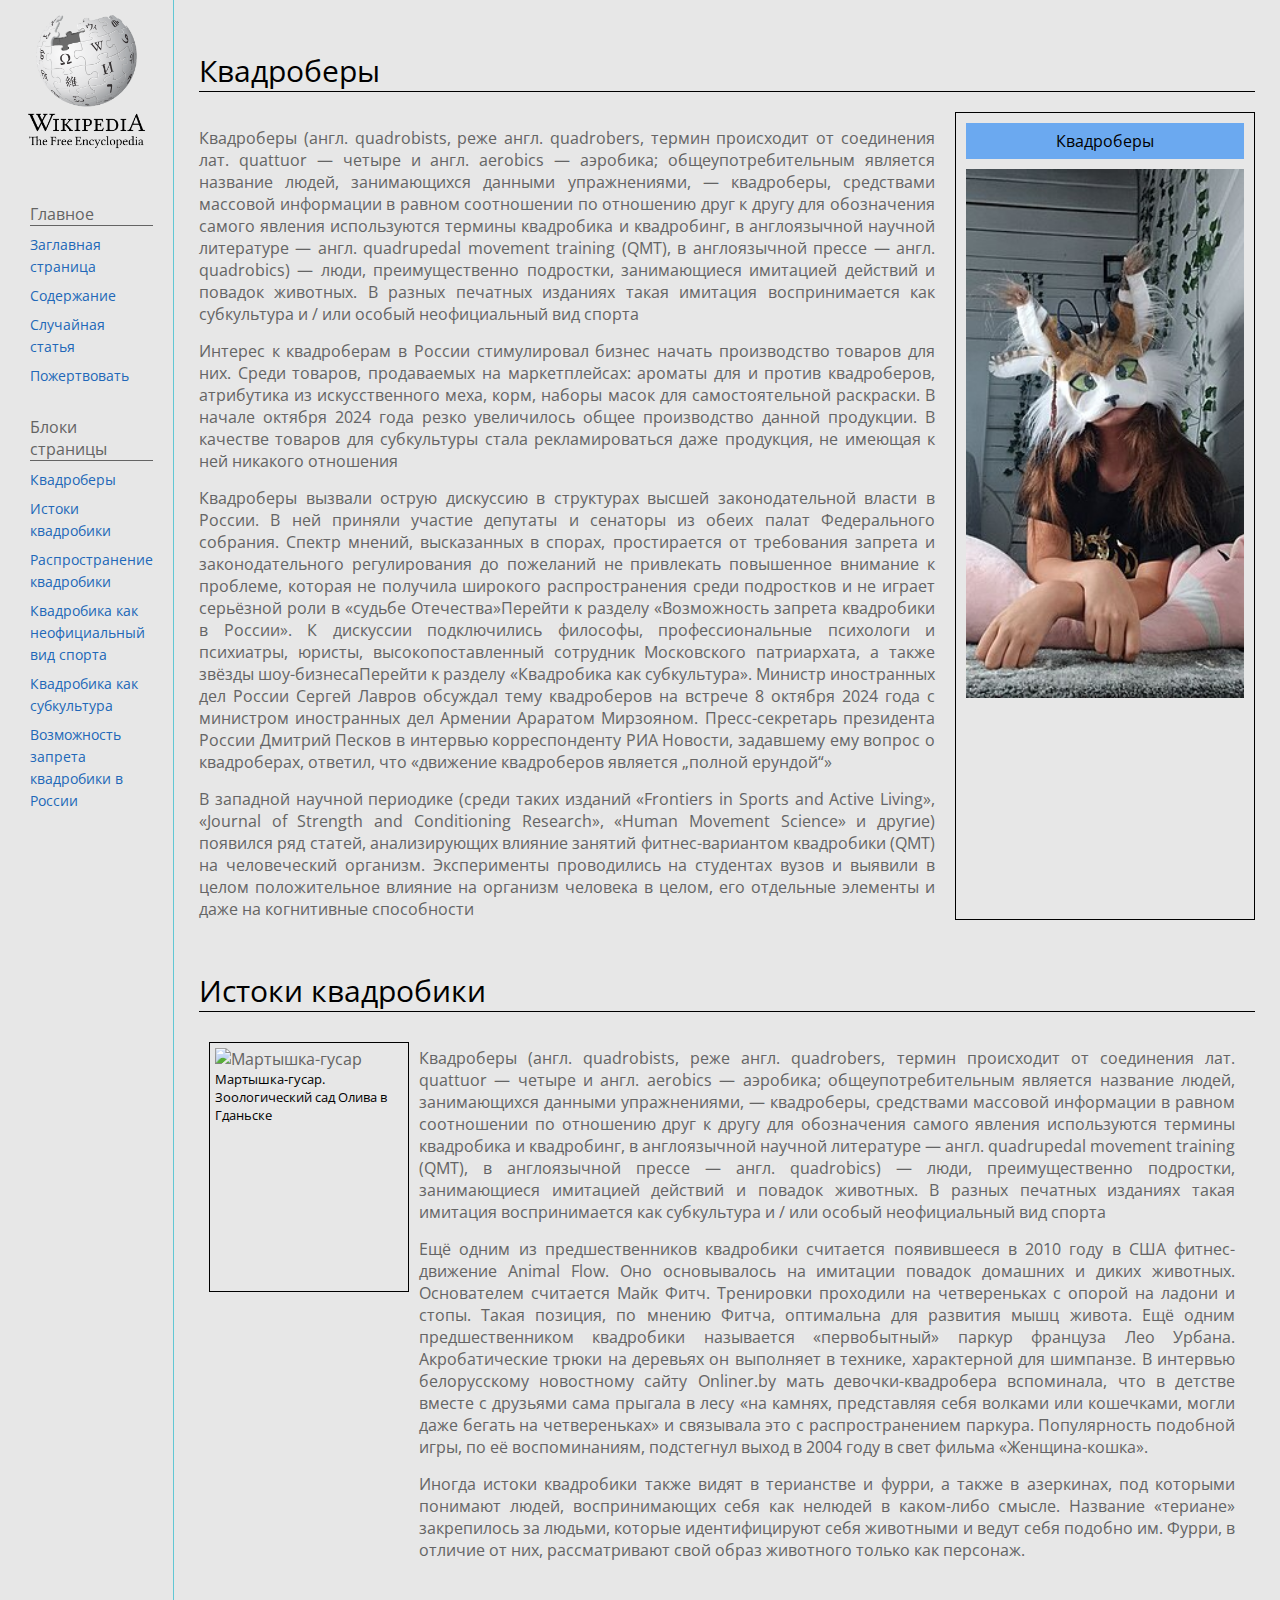
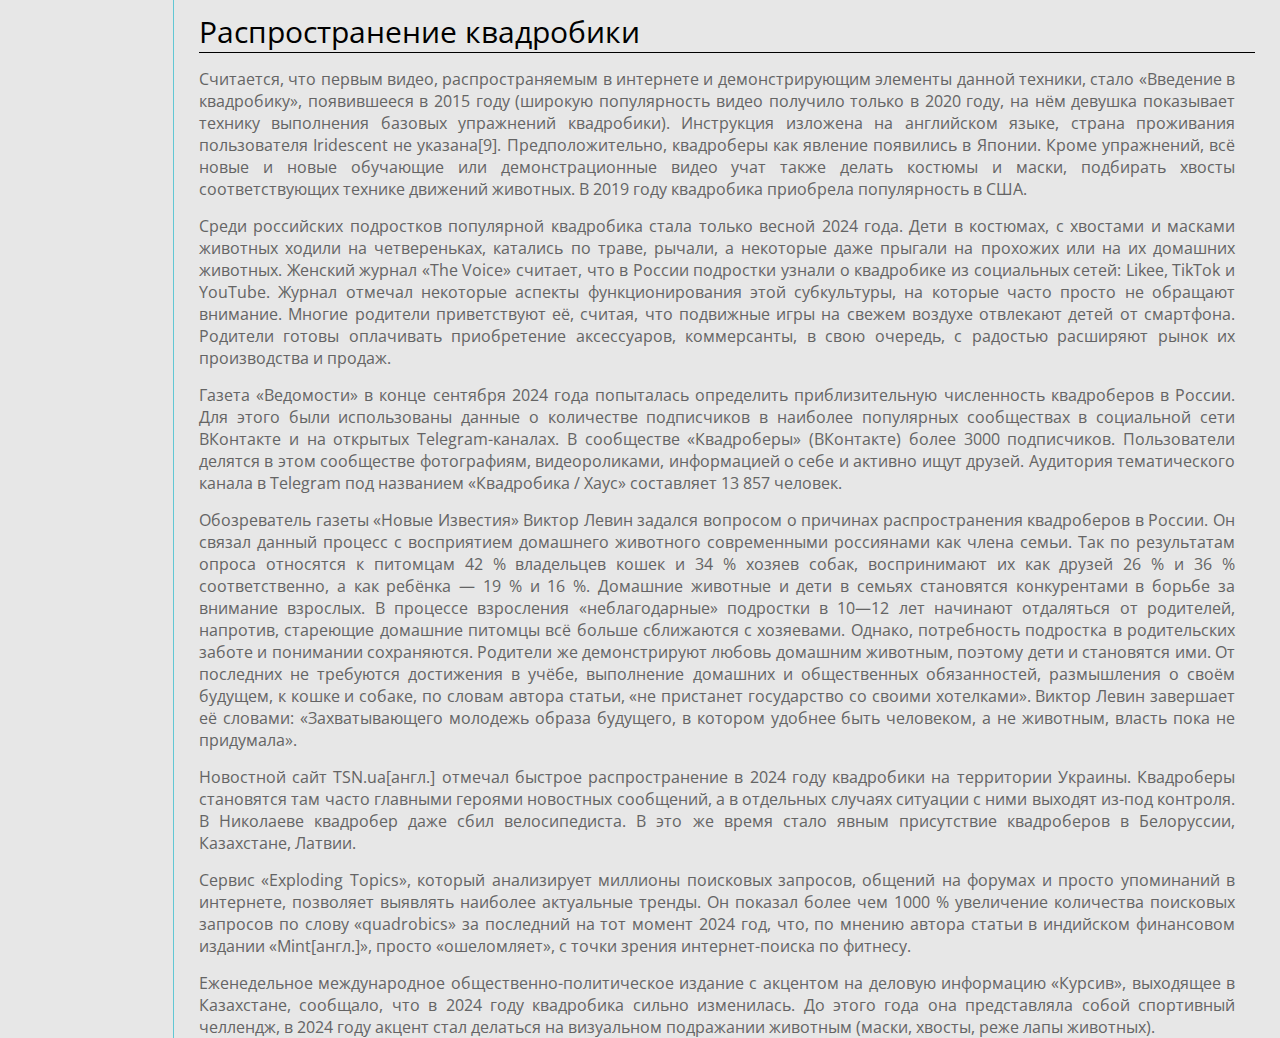
==== index.html @ 9862d395 "add section - истоки вадробики и распростаранение вкадрокоптеров бл" ====
<!DOCTYPE html>
<html lang="ru">
    <head>
        <meta charset="UTF-8">
        <meta name="viewport" content="width=device-width, initial-scale=1.0">
        <link rel="preconnect" href="https://fonts.googleapis.com">
        <link rel="preconnect" href="https://fonts.gstatic.com" crossorigin>
        <link href="https://fonts.googleapis.com/css2?family=Open+Sans:ital,wght@0,300..800;1,300..800&display=swap" rel="stylesheet">
        <link rel="stylesheet" type="text/css" href="assets/css/reset.css">
        <link rel="stylesheet" type="text/css" href="assets/css/style.css">
        <link rel="stylesheet" type="text/css" href="assets/css/sidebar.css">
        <title>Квадроберь - пародия</title>
    </head>
    <body>
        <div class="wrapper">
            <aside class="sidebar">
                <img src="assets/images/logo.png" alt="Логотип wiki" width="150px">
                
                <nav>
                    <ul class="page-nav">
                        <li><p class="side-section-title">Главное</p></li>
                        <li><a href="#">Заглавная страница</a></li>
                        <li><a href="#">Содержание</a></li>
                        <li><a href="#">Случайная статья</a></li>
                        <li><a href="#">Пожертвовать</a></li>
                    </ul>

                    <ul class="page-nav">
                        <li><p class="side-section-title">Блоки страницы</p></li>
                        <li><a href="#">Квадроберы</a></li>
                        <li><a href="#">Истоки квадробики</a></li>
                        <li><a href="#">Распространение<br>квадробики</a></li>
                        <li><a href="#">Квадробика как<br>неофициальный<br>вид спорта</a></li>
                        <li><a href="#">Квадробика как<br>субкультура</a></li>
                        <li><a href="#">Возможность запрета<br>квадробики в России</a></li>
                    </ul>
                </nav>
            </aside>

            <main>
                <section>
                    <div class="section-title">
                        <p>Квадроберы</p>
                    </div>

                    <div class="container-info">
                        <div class="text-info">
                            <p class="p-text">
                                Квадроберы (англ. quadrobists, реже англ. quadrobers, термин происходит от соединения лат. 
                                quattuor — четыре и англ. aerobics — аэробика; общеупотребительным является название 
                                людей, занимающихся данными упражнениями, — квадроберы, средствами массовой информации в 
                                равном соотношении по отношению друг к другу для обозначения самого явления используются 
                                термины квадробика и квадробинг, в англоязычной научной литературе — англ. quadrupedal 
                                movement training (QMT), в англоязычной прессе — англ. quadrobics) — люди, преимущественно 
                                подростки, занимающиеся имитацией действий и повадок животных. В разных печатных изданиях такая 
                                имитация воспринимается как субкультура и / или особый неофициальный вид спорта
                            </p>

                            <p class="p-text">
                                Интерес к квадроберам в России стимулировал бизнес начать производство товаров для них. Среди товаров, 
                                продаваемых на маркетплейсах: ароматы для и против квадроберов, атрибутика из искусственного меха, корм, 
                                наборы масок для самостоятельной раскраски. В начале октября 2024 года резко увеличилось общее производство 
                                данной продукции. В качестве товаров для субкультуры стала рекламироваться даже продукция, не имеющая к ней 
                                никакого отношения
                            </p>

                            <p class="p-text">
                                Квадроберы вызвали острую дискуссию в структурах высшей законодательной власти в России. В ней приняли 
                                участие депутаты и сенаторы из обеих палат Федерального собрания. Спектр мнений, высказанных в спорах, 
                                простирается от требования запрета и законодательного регулирования до пожеланий не привлекать повышенное 
                                внимание к проблеме, которая не получила широкого распространения среди подростков и не играет серьёзной роли 
                                в «судьбе Отечества»Перейти к разделу «Возможность запрета квадробики в России». К дискуссии подключились философы, 
                                профессиональные психологи и психиатры, юристы, высокопоставленный сотрудник Московского патриархата, а также звёзды 
                                шоу-бизнесаПерейти к разделу «Квадробика как субкультура». Министр иностранных дел России Сергей Лавров обсуждал тему 
                                квадроберов на встрече 8 октября 2024 года с министром иностранных дел Армении Араратом Мирзояном. Пресс-секретарь 
                                президента России Дмитрий Песков в интервью корреспонденту РИА Новости, задавшему ему вопрос о квадроберах, ответил, 
                                что «движение квадроберов является „полной ерундой“»
                            </p>

                            <p class="p-text">
                                В западной научной периодике (среди таких изданий «Frontiers in Sports and Active Living», «Journal of Strength 
                                and Conditioning Research», «Human Movement Science» и другие) появился ряд статей, анализирующих влияние занятий 
                                фитнес-вариантом квадробики (QMT) на человеческий организм. Эксперименты проводились на студентах вузов и выявили 
                                в целом положительное влияние на организм человека в целом, его отдельные элементы и даже на когнитивные способности
                            </p>
                        </div>

                        <div class="card-info">
                            <div class="c-title">
                                <p>Квадроберы</p>
                            </div>

                            <img src="assets/images/Quadrober_on_the_pillow.jpg"
                            alt="Девочка квадробер"
                            width="300">
                        </div>
                    </div>
                </section>

                <section>
                    <div class="section-title">
                        <p>Истоки квадробики</p>
                    </div>

                    <div class="container-info">
                        <div class="section-card-image">
                            <img src="assets/images/Erythrocebus_patas_Oliwa.jfif"
                            alt="Мартышка-гусар">

                            <p>Мартышка-гусар. Зоологический сад Олива в Гданьске</p>
                        </div>

                        <div class="text-info">
                            <p class="p-text">
                                Квадроберы (англ. quadrobists, реже англ. quadrobers, термин происходит от соединения лат. 
                                quattuor — четыре и англ. aerobics — аэробика; общеупотребительным является название 
                                людей, занимающихся данными упражнениями, — квадроберы, средствами массовой информации в 
                                равном соотношении по отношению друг к другу для обозначения самого явления используются 
                                термины квадробика и квадробинг, в англоязычной научной литературе — англ. quadrupedal 
                                movement training (QMT), в англоязычной прессе — англ. quadrobics) — люди, преимущественно 
                                подростки, занимающиеся имитацией действий и повадок животных. В разных печатных изданиях такая 
                                имитация воспринимается как субкультура и / или особый неофициальный вид спорта
                            </p>

                            <p class="p-text">
                                Ещё одним из предшественников квадробики считается появившееся в 2010 году в США фитнес-движение 
                                Animal Flow. Оно основывалось на имитации повадок домашних и диких животных. Основателем считается 
                                Майк Фитч. Тренировки проходили на четвереньках с опорой на ладони и стопы. Такая позиция, по мнению 
                                Фитча, оптимальна для развития мышц живота. Ещё одним предшественником квадробики называется «первобытный» 
                                паркур француза Лео Урбана. Акробатические трюки на деревьях он выполняет в технике, характерной для 
                                шимпанзе. В интервью белорусскому новостному сайту Onliner.by мать девочки-квадробера вспоминала, 
                                что в детстве вместе с друзьями сама прыгала в лесу «на камнях, представляя себя волками или кошечками, 
                                могли даже бегать на четвереньках» и связывала это с распространением паркура. Популярность подобной игры, 
                                по её воспоминаниям, подстегнул выход в 2004 году в свет фильма «Женщина-кошка».
                            </p>

                            <p class="p-text">
                                Иногда истоки квадробики также видят в терианстве и фурри, а также в азеркинах, под которыми понимают людей, 
                                воспринимающих себя как нелюдей в каком-либо смысле. Название «териане» закрепилось за людьми, которые 
                                идентифицируют себя животными и ведут себя подобно им. Фурри, в отличие от них, рассматривают свой образ 
                                животного только как персонаж.
                            </p>
                        </div>
                    </div>
                </section>

                <section>
                    <div class="section-title">
                        <p>Распространение квадробики</p>
                    </div>

                    <div class="text-info">
                        <p class="p-text">
                            Считается, что первым видео, распространяемым в интернете и демонстрирующим элементы данной техники, стало «Введение в 
                            квадробику», появившееся в 2015 году (широкую популярность видео получило только в 2020 году, на нём девушка показывает 
                            технику выполнения базовых упражнений квадробики). Инструкция изложена на английском языке, страна проживания пользователя 
                            Iridescent не указана[9]. Предположительно, квадроберы как явление появились в Японии. Кроме упражнений, всё новые и новые 
                            обучающие или демонстрационные видео учат также делать костюмы и маски, подбирать хвосты соответствующих технике движений 
                            животных. В 2019 году квадробика приобрела популярность в США.
                        </p>

                        <p class="p-text">
                            Среди российских подростков популярной квадробика стала только весной 2024 года. Дети в костюмах, с хвостами и масками 
                            животных ходили на четвереньках, катались по траве, рычали, а некоторые даже прыгали на прохожих или на их домашних животных. 
                            Женский журнал «The Voice» считает, что в России подростки узнали о квадробике из социальных сетей: Likee, TikTok и YouTube. 
                            Журнал отмечал некоторые аспекты функционирования этой субкультуры, на которые часто просто не обращают внимание. Многие родители 
                            приветствуют её, считая, что подвижные игры на свежем воздухе отвлекают детей от смартфона. Родители готовы оплачивать 
                            приобретение аксессуаров, коммерсанты, в свою очередь, с радостью расширяют рынок их производства и продаж.
                        </p>

                        <p class="p-text">
                            Газета «Ведомости» в конце сентября 2024 года попыталась определить приблизительную численность квадроберов в России. Для этого 
                            были использованы данные о количестве подписчиков в наиболее популярных сообществах в социальной сети ВКонтакте и на открытых 
                            Telegram-каналах. В сообществе «Квадроберы» (ВКонтакте) более 3000 подписчиков. Пользователи делятся в этом сообществе 
                            фотографиям, видеороликами, информацией о себе и активно ищут друзей. Аудитория тематического канала в Telegram под названием 
                            «Квадробика / Хаус» составляет 13 857 человек.
                        </p>

                        <p class="p-text">
                            Обозреватель газеты «Новые Известия» Виктор Левин задался вопросом о причинах распространения квадроберов в России. Он связал 
                            данный процесс с восприятием домашнего животного современными россиянами как члена семьи. Так по результатам опроса относятся 
                            к питомцам 42 % владельцев кошек и 34 % хозяев собак, воспринимают их как друзей 26 % и 36 % соответственно, а как ребёнка — 
                            19 % и 16 %. Домашние животные и дети в семьях становятся конкурентами в борьбе за внимание взрослых. В процессе взросления 
                            «неблагодарные» подростки в 10—12 лет начинают отдаляться от родителей, напротив, стареющие домашние питомцы всё больше 
                            сближаются с хозяевами. Однако, потребность подростка в родительских заботе и понимании сохраняются. Родители же демонстрируют 
                            любовь домашним животным, поэтому дети и становятся ими. От последних не требуются достижения в учёбе, выполнение домашних и 
                            общественных обязанностей, размышления о своём будущем, к кошке и собаке, по словам автора статьи, «не пристанет государство 
                            со своими хотелками». Виктор Левин завершает её словами: «Захватывающего молодежь образа будущего, в котором удобнее быть 
                            человеком, а не животным, власть пока не придумала».
                        </p>

                        <p class="p-text">
                            Новостной сайт TSN.ua[англ.] отмечал быстрое распространение в 2024 году квадробики на территории Украины. Квадроберы становятся 
                            там часто главными героями новостных сообщений, а в отдельных случаях ситуации с ними выходят из-под контроля. В Николаеве 
                            квадробер даже сбил велосипедиста. В это же время стало явным присутствие квадроберов в Белоруссии, Казахстане, Латвии.
                        </p>

                        <p class="p-text">
                            Сервис «Exploding Topics», который анализирует миллионы поисковых запросов, общений на форумах и просто упоминаний в интернете, 
                            позволяет выявлять наиболее актуальные тренды. Он показал более чем 1000 % увеличение количества поисковых запросов по слову 
                            «quadrobics» за последний на тот момент 2024 год, что, по мнению автора статьи в индийском финансовом издании «Mint[англ.]», 
                            просто «ошеломляет», с точки зрения интернет-поиска по фитнесу.
                        </p>
                        
                        <p class="p-text">
                            Еженедельное международное общественно-политическое издание с акцентом на деловую информацию «Курсив», выходящее в Казахстане, 
                            сообщало, что в 2024 году квадробика сильно изменилась. До этого года она представляла собой спортивный челлендж, в 2024 году 
                            акцент стал делаться на визуальном подражании животным (маски, хвосты, реже лапы животных).
                        </p>
                    </div>
                </section>
            </main>
        </div>
    </body>
</html>
---- assets/css/style.css ----
:root {
    --main-border-color: #61c7d4;
    --title-color: #646464;
    --link-color: #2167b8;
}
body {
    font-family: "Open Sans";
    background-color: #e7e7e7;
    color: var(--title-color);
}
a:hover {
    border-bottom: 1px solid var(--link-color);
}

.wrapper {
    display: flex;
}
main {
    width: 100%;
    margin: 0 25px;
}
section {
    margin-top: 50px;
}
.container-info {
    display: flex;
    margin-top: 20px;
}

.section-title {
    font-size: 30px;
    color: #000000;
    border-bottom: 1px solid #000000;
}
.text-info {
    margin-right: 20px;
    text-align: justify;
}
.p-text {
    margin-top: 15px;
}

/* SECTION CARD INFO */

.card-info {
    min-width: 300px;
    padding: 10px;
    border: 1px solid #000000;
}
.c-title {
    margin-bottom: 10px;
    padding: 7px;
    background-color: #6ba9f0;
    
}
.c-title p {
    font-size: 16px;
    color: #000000;
    text-align: center;
}

/* SECTION CARD IMAGE */

.section-card-image {
    min-width: 200px;
    max-width: 300px;
    max-height: 250px;
    margin: 10px;
    padding: 5px;
    border: 1px solid #000000;
}
.section-card-image p {
    font-size: 13px;
    color: #000000;
}
---- assets/css/sidebar.css ----
aside {
    padding: 0 20px;
    max-width: 300px;
    border-right: 1px solid var(--main-border-color);
}

nav {
    margin-top: 50px;
    margin-left: 10px;
}
.side-section-title {
    border-bottom: 1px solid var(--title-color);
}
.page-nav {
    margin-bottom: 30px;
}
.page-nav li {
    margin-bottom: 7px;
}
li a {
    font-size: 14px;
    color: var(--link-color);
}
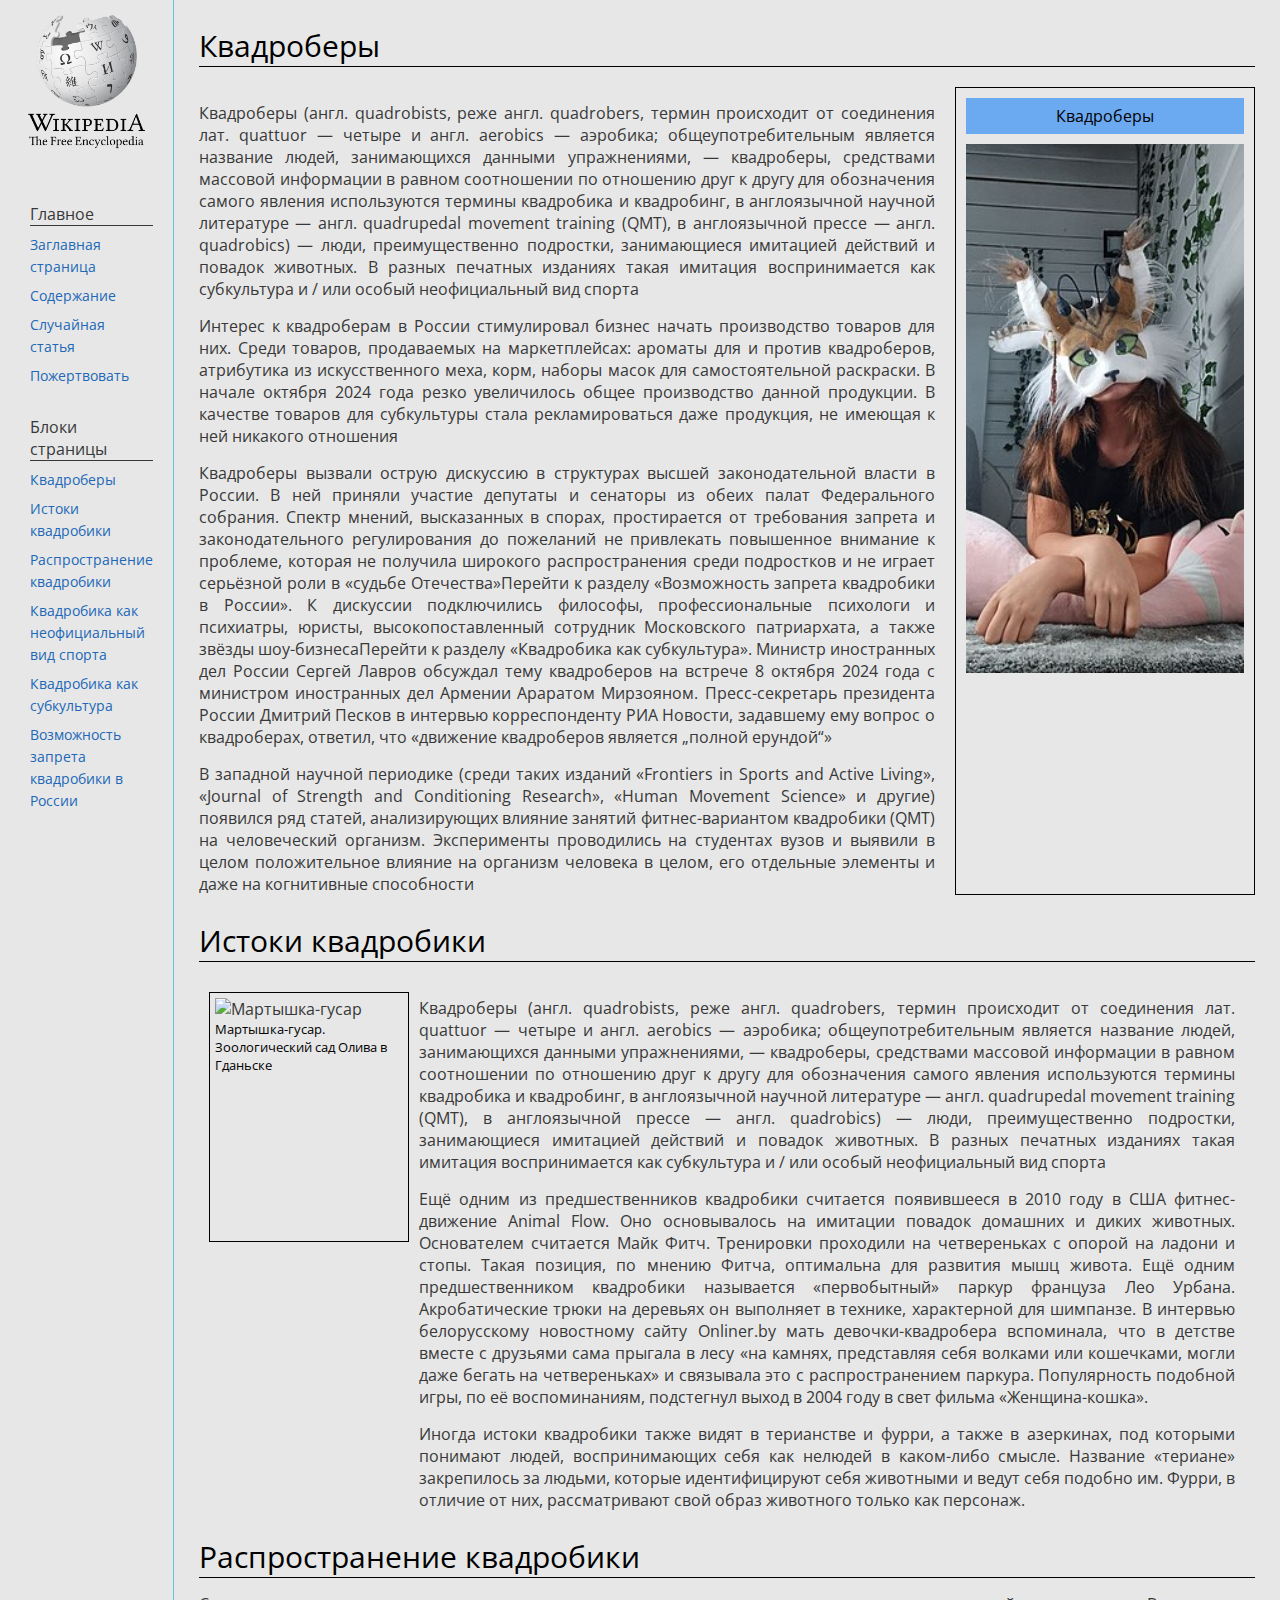
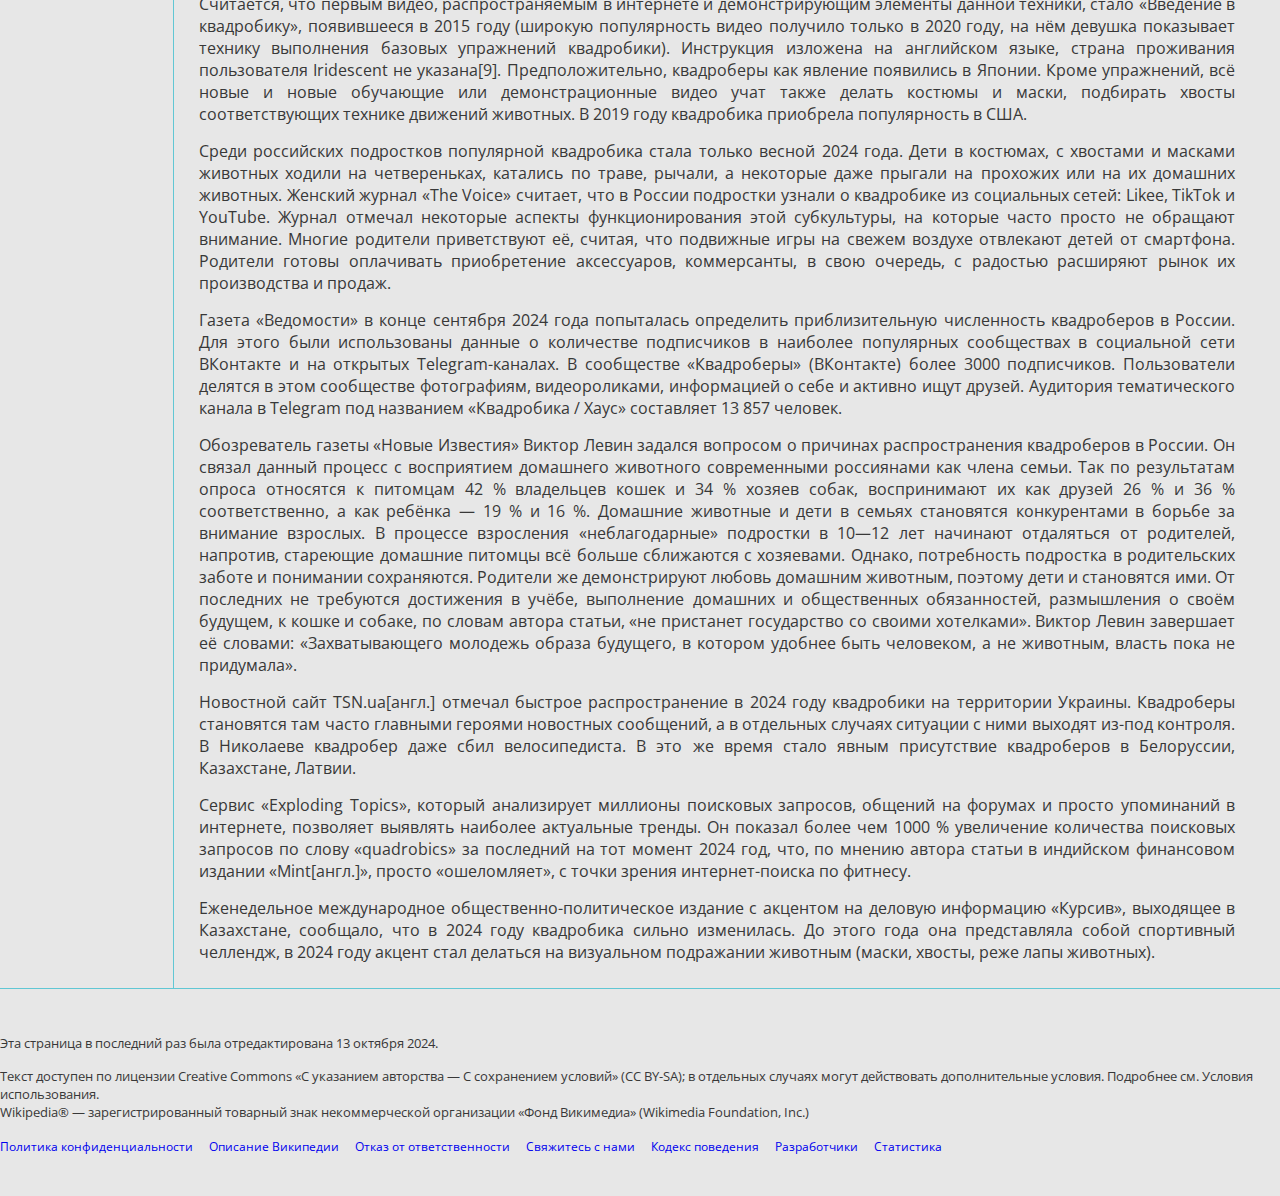
==== commit 2a14b794: "add footer" ====
--- a/index.html
+++ b/index.html
@@ -6,7 +6,6 @@
         <link rel="preconnect" href="https://fonts.googleapis.com">
         <link rel="preconnect" href="https://fonts.gstatic.com" crossorigin>
         <link href="https://fonts.googleapis.com/css2?family=Open+Sans:ital,wght@0,300..800;1,300..800&display=swap" rel="stylesheet">
-        <link rel="stylesheet" type="text/css" href="assets/css/reset.css">
         <link rel="stylesheet" type="text/css" href="assets/css/style.css">
         <link rel="stylesheet" type="text/css" href="assets/css/sidebar.css">
         <title>Квадроберь - пародия</title>
@@ -211,5 +210,29 @@
                 </section>
             </main>
         </div>
+
+        <footer>
+            <div class="container">
+                <p class="p-text">
+                    Эта страница в последний раз была отредактирована 13 октября 2024.
+                </p>
+
+                <p class="p-text">
+                    Текст доступен по лицензии Creative Commons «С указанием авторства — С сохранением условий» (CC BY-SA); в отдельных случаях могут 
+                    действовать дополнительные условия. Подробнее см. Условия использования.<br>
+                    Wikipedia® — зарегистрированный товарный знак некоммерческой организации «Фонд Викимедиа» (Wikimedia Foundation, Inc.)
+                </p>
+
+                <div class="footer-nav">
+                    <a href="#">Политика конфиденциальности</a>
+                    <a href="#">Описание Википедии</a>
+                    <a href="#">Отказ от ответственности</a>
+                    <a href="#">Свяжитесь с нами</a>
+                    <a href="#">Кодекс поведения</a>
+                    <a href="#">Разработчики</a>
+                    <a href="#">Статистика</a>
+                </div>
+            </div>
+        </footer>
     </body>
 </html>--- a/assets/css/style.css
+++ b/assets/css/style.css
@@ -1,6 +1,7 @@
+@import url(reset.css);
 :root {
     --main-border-color: #61c7d4;
-    --title-color: #646464;
+    --title-color: #383838;
     --link-color: #2167b8;
 }
 body {
@@ -19,8 +20,9 @@
     width: 100%;
     margin: 0 25px;
 }
+
 section {
-    margin-top: 50px;
+    margin: 25px 0;
 }
 .container-info {
     display: flex;
@@ -72,4 +74,26 @@
 .section-card-image p {
     font-size: 13px;
     color: #000000;
+}
+
+footer {
+    border-top: 1px solid var(--main-border-color);
+    padding: 30px 0 40px 0;
+}
+.container {
+    max-width: 1440px;
+    margin: 0 auto;
+}
+.container p {
+    font-size: 13px;
+}
+.footer-nav {
+    margin-top: 13px;
+}
+.footer-nav a {
+    font-size: 12px;
+    margin-right: 12px;
+}
+.footer-nav a:last-of-type {
+    margin-right: 0;
 }